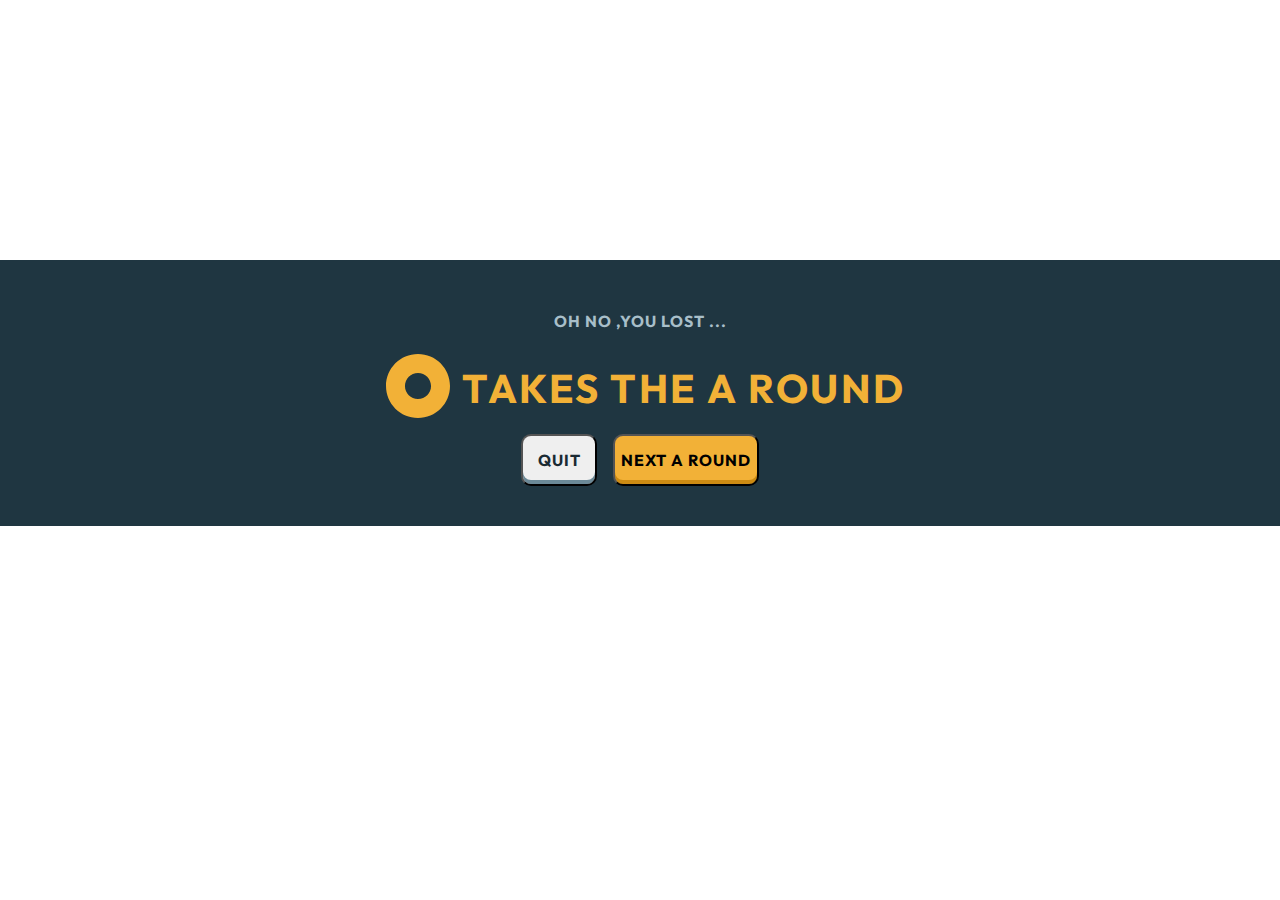
==== html/nextaRound.html @ ed0353d1 "maquetacion-modal" ====
<!DOCTYPE html>
<html lang="en">
<head>
    <meta charset="UTF-8">
    <meta http-equiv="X-UA-Compatible" content="IE=edge">
    <meta name="viewport" content="width=device-width, initial-scale=1.0">
    <link rel="stylesheet" href="../styles/nextaRound.css" />
    <link rel="preconnect" href="https://fonts.googleapis.com">
<link rel="preconnect" href="https://fonts.gstatic.com" crossorigin>
<link href="https://fonts.googleapis.com/css2?family=Outfit&family=Quicksand:wght@300;500;700&display=swap" rel="stylesheet">
    <title>Next Around</title>
</head>
<body>
    <main>
    
        <section class="container-principal">
            
                    <div class="container-title">
                        <p >
                            OH NO ,YOU   LOST ...
                        </p>
                    </div>

                    <div class="title-next-around">
                        <figure class="figure">
                        <img src="../assets/icon-o.svg" alt="">
                    </figure>
                    <h1>TAKES THE A ROUND</h1>
                    </div>

                    <div class="container-button">   
                        <button class="button-quit" type="button">QUIT </button>
                        <button  class="next-a-round" type="button"> NEXT A ROUND</button>
                    </div>

            
        </section>

    </main>
</body>
</html>
---- styles/nextaRound.css ----
:root{
    --lightBlue:#31C3BD;
    --lightBlueHover:#65E9E4;
    --lightYellow:#F2B137;
    --lightYellowHover:#FFC860;
    --DarkNavy:#1A2A33;
    --SemiDarkNavy:#1F3641;
    --silver:#A8BFC9;
    --SilverHover:#DBE8ED;
    --l:40px;
    --m:24px;
    --s:20px;
    --xs:16px
  }
  
  body {
  
    font-family: 'Outfit', sans-serif;
    margin: 0;
    padding: 0;
    box-sizing: border-box;
    display: flex;
    flex-direction: column;
    justify-content: center;
    
    }

    main{
       display: flex;
       flex-direction: column;
       justify-content: center;
       align-items: center;
       box-sizing: border-box;
       width: 100%;
       height:266px;
       margin: 260px 0px;
     background: var(--SemiDarkNavy);
     }
     .container-principal{
      display: flex;
     flex-direction: column;
      align-items: center;
     }
     .container-title p {
      height: 20px;
      left: 33.3%;
      right: 33.1%;
      top: calc(50% - 20px/2 - 78px);
      font-family: Outfit;
      font-style: normal;
      font-weight: bold;
      font-size: 16px;
      line-height: 20px;
      text-align: center;
      letter-spacing: 1px;
      color: var(--silver);
      margin: 11px;
     }

     .title-next-around{
       display: flex;
       justify-content: center;
       align-items: center;
     }

     
     .title-next-around figure {
       margin: 12px;
     }
      
     .title-next-around h1 {
      font-family: Outfit;
      font-style: normal;
      font-weight: bold;
      font-size: 40px;
      line-height: 50px;
      letter-spacing: 2.5px;
      text-transform: uppercase;
      color: var(--lightYellow);
      height: 50px;
      margin: 12px 0px;
    }
.container-button{
       display: flex;
       justify-content: center;
       align-items: center;
       width: 400px;
       height: 52px;
       
}
.button-quit{
  Width :76px;
Height :52px;
border-radius: 10PX;
box-shadow: inset 0px -4px 0px #6B8997;
border-radius: 10px;
font-family: Outfit;
font-style: normal;
font-weight: bold;
font-size: 16px;
line-height: 20px;
text-align: center;
letter-spacing: 1px;
margin: 8px;
color: #1A2A33;

} 
.next-a-round{
  Width :146px;
  Height :52px;
  border-radius: 10PX; 
  background: var(--lightYellow);
  font-family: Outfit;
  font-style: normal;
  font-weight: bold;
font-size: 16px;
line-height: 20px;
text-align: center;
letter-spacing: 1px;
margin: 8px;
box-shadow: inset 0px -4px 0px #CC8B13;
}
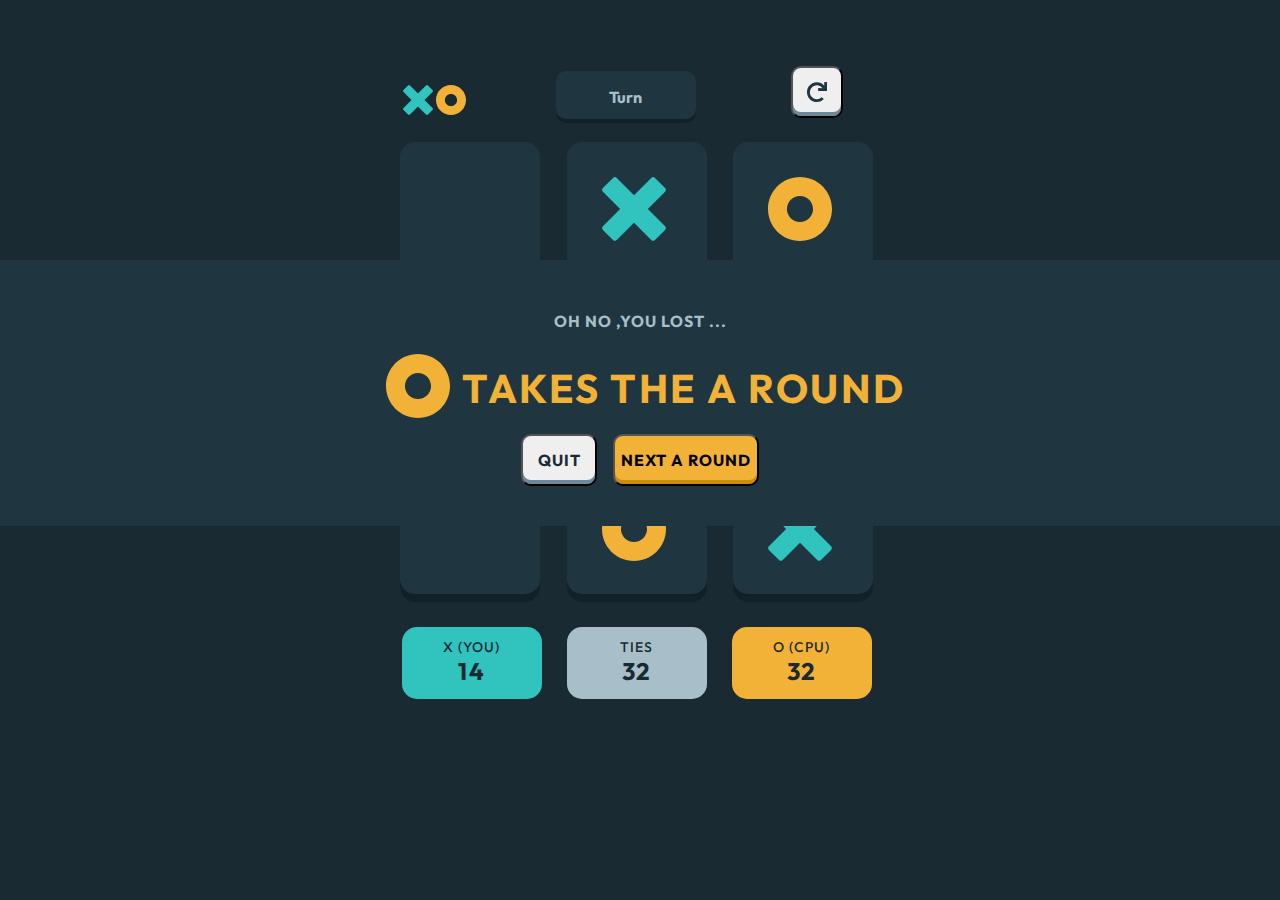
==== commit 31e77ba0: "Merge pull request #1 from rodriguez02fer09/game-player" ====
--- a/html/nextaRound.html
+++ b/html/nextaRound.html
@@ -12,7 +12,96 @@
 </head>
 <body>
     <main>
-    
+        <section class="container">
+            <div class="container-inform">
+                <figure>
+                    <img src="../assets/icon-x.svg"  width="30px" alt="">
+                    <img src="../assets/icon-o.svg" width="30px" alt="">
+                </figure>
+            </div>
+
+         <div class="turn-info">
+                <p>Turn</p>
+            </div>
+            
+            <div class="button-start">
+                <button type="button"> </button>
+               
+            </div>
+        </section>
+
+
+            <section class="container-player">
+                <div class="one"></div>
+                <div class="two">
+                    <img class="two-icon-x"  src="../assets/icon-x.svg" alt="">
+                </div>
+                <div class="three">
+                    <img  class="three-icon-o" src="../assets/icon-o.svg" alt="">
+                </div>
+                <div class="four">
+                    <img  class="four-icon-x" src="../assets/icon-x.svg" alt="">
+                </div>
+                <div class="five">
+                    <img  class="five-icon-o" src="../assets/icon-o.svg" alt="">
+                </div>
+                <div class="six">
+                    <img class="six-icon-x"src="../assets/icon-x.svg" alt="">
+                </div>
+                <div class="seven"></div>
+                <div class="eight">
+                    <img  class="eight-icon-o"src="../assets/icon-o.svg" alt="">
+                </div>
+                <div class="nine">
+                    <img class="nine-icon-x" src="../assets/icon-x.svg" alt="">
+                </div>
+           </section>
+
+        <section class="container-info-punt">
+            <div class="x-you">
+                <p class="x-you-name">
+                    X (YOU)
+                </p>
+                <p class="x-you-number">
+                    14
+                </p>
+            </div>
+            <div class="ties">
+                <p class="ties-name ">
+                   TIES
+                </p>
+                <p class="ties-numebr">
+                    32
+                </p>
+            </div>
+            <div class="o-cpu">
+                <p class="o-cpu-name">
+                  O (CPU)
+                </p>
+                <p class="o-cpu-numebr">
+                    32
+                </p>
+            </div>
+        </section>
+
+
+
+
+
+
+
+
+
+
+
+
+
+
+
+
+
+    <main class="modal">
+
         <section class="container-principal">
             
                     <div class="container-title">
--- a/styles/nextaRound.css
+++ b/styles/nextaRound.css
@@ -22,6 +22,7 @@
     display: flex;
     flex-direction: column;
     justify-content: center;
+    background: var(--DarkNavy);
     
     }
 
@@ -34,8 +35,184 @@
        width: 100%;
        height:266px;
        margin: 260px 0px;
-     background: var(--SemiDarkNavy);
-     }
+  
+    
+
+
+       
+     }
+
+
+     .container{
+      display:flex;
+      justify-content: space-around;
+      align-items: center;
+      width: 500px;
+      height: 60px;
+  
+  }
+  
+  .button-start button{
+  width: 52px;
+  height: 52px;
+  left: 898px;
+  top: 139px;
+  background-image: url("../assets/icon-restart.svg");
+  background-repeat: no-repeat;
+  background-position: center;
+  box-shadow: inset 0px -4px 0px #6B8997;
+  border-radius: 10px;
+  margin-bottom: 20px;
+  }
+  
+  figure{
+   margin-left: -34px;;
+  }
+  .turn-info{
+  Width :140px;
+  Height :52px;
+  border-radius:10px ;
+  box-shadow: inset 0px -4px 0px #10212A;
+  border-radius: 10px;
+  background: var(--SemiDarkNavy);
+  margin-left: -45px;
+  margin-bottom: 10px;
+  }
+  
+  .turn-info p{
+  height: 20px;
+  left: 41.25%;
+  right: 0%;
+  top: calc(50% - 20px/2);
+  font-family: Outfit;
+  font-style: normal;
+  font-weight: bold;
+  font-size: 16px;
+  line-height: 20px;
+  text-align: center;
+  color: var(--silver);
+  right: auto;
+  }
+  
+  .container-player{
+      width: 500px;
+      height: 500px;
+      display: grid;
+      grid-template-columns: 1fr 1fr 1fr ;
+      grid-template-rows: 1fr 1fr 1fr;
+      
+   }
+  
+  
+   .one , .two , .three , .four , .five , .six , .seven , .eight , .nine{
+      width: 140px;
+      height: 140px;
+      left: 810px;
+      top: 211px;   
+      background: #1F3641;
+      box-shadow: inset 0px -8px 0px #10212A;
+      border-radius: 15px;
+      padding: 35px;
+      box-sizing: border-box;
+      margin: 10px;
+   }
+  
+  
+  
+   .container-info-punt{
+       display: flex;
+       justify-content: center;
+      align-items: center;
+       width: 500px;
+       height: 72px;
+       margin: 15px;
+       padding-left: 18px;
+  
+      
+   }
+  
+   .container-info-punt .x-you  {
+    
+    width: 140px;
+    height: 72px;
+    left: 491px;
+    top: 690px;
+    background: var(--lightBlue);
+    border-radius: 15px;
+    margin-right: 25px;
+    box-sizing: border-box;
+    padding-top: 11px;
+    padding-bottom: 13px;
+   }
+  
+    .container-info-punt .ties{  
+      width: 140px;
+      height: 72px;
+      left: 491px;
+      top: 690px;
+      background: var(--silver);
+      border-radius: 15px;
+      margin-right: 25px;
+      box-sizing: border-box;
+      padding-top: 11px;
+    padding-bottom: 13px;
+  
+    }
+    .container-info-punt .o-cpu{
+      width: 140px;
+      height: 72px;
+      left: 491px;
+      top: 690px;
+      background: var(--lightYellow);
+      border-radius: 15px;
+      margin-right: 25px;
+      box-sizing: border-box;
+      padding-top: 11px;
+    padding-bottom: 13px;
+  }
+  
+  .x-you-name, .ties-name , .o-cpu-name {
+    font-family: Outfit;
+    font-style: normal;
+    font-weight: 500;
+    font-size:14px;
+    line-height: 18px;
+    text-align: center;
+    letter-spacing: 0.875px;
+    color: var(--DarkNavy);
+    margin: 0px;
+  }
+  .x-you-number , .ties-numebr , .o-cpu-numebr {
+  font-family: Outfit;
+  font-style: normal;
+  font-weight: bold;
+  font-size: var(--m);
+  line-height: 30px;
+  text-align: center;
+  letter-spacing: 1.5px;
+  color: var(--DarkNavy);
+  margin: auto;
+  box-sizing: border-box;
+  }
+  
+
+/* modal */
+
+.modal{
+  display: flex;
+  flex-direction: column;
+  justify-content: center;
+  align-items: center;
+  box-sizing: border-box;
+  width: 100%;
+  height:266px;
+  margin: 260px 0px;
+  position:absolute;
+   width: 100%;
+ background: var(--SemiDarkNavy);
+}
+
+
      .container-principal{
       display: flex;
      flex-direction: column;
